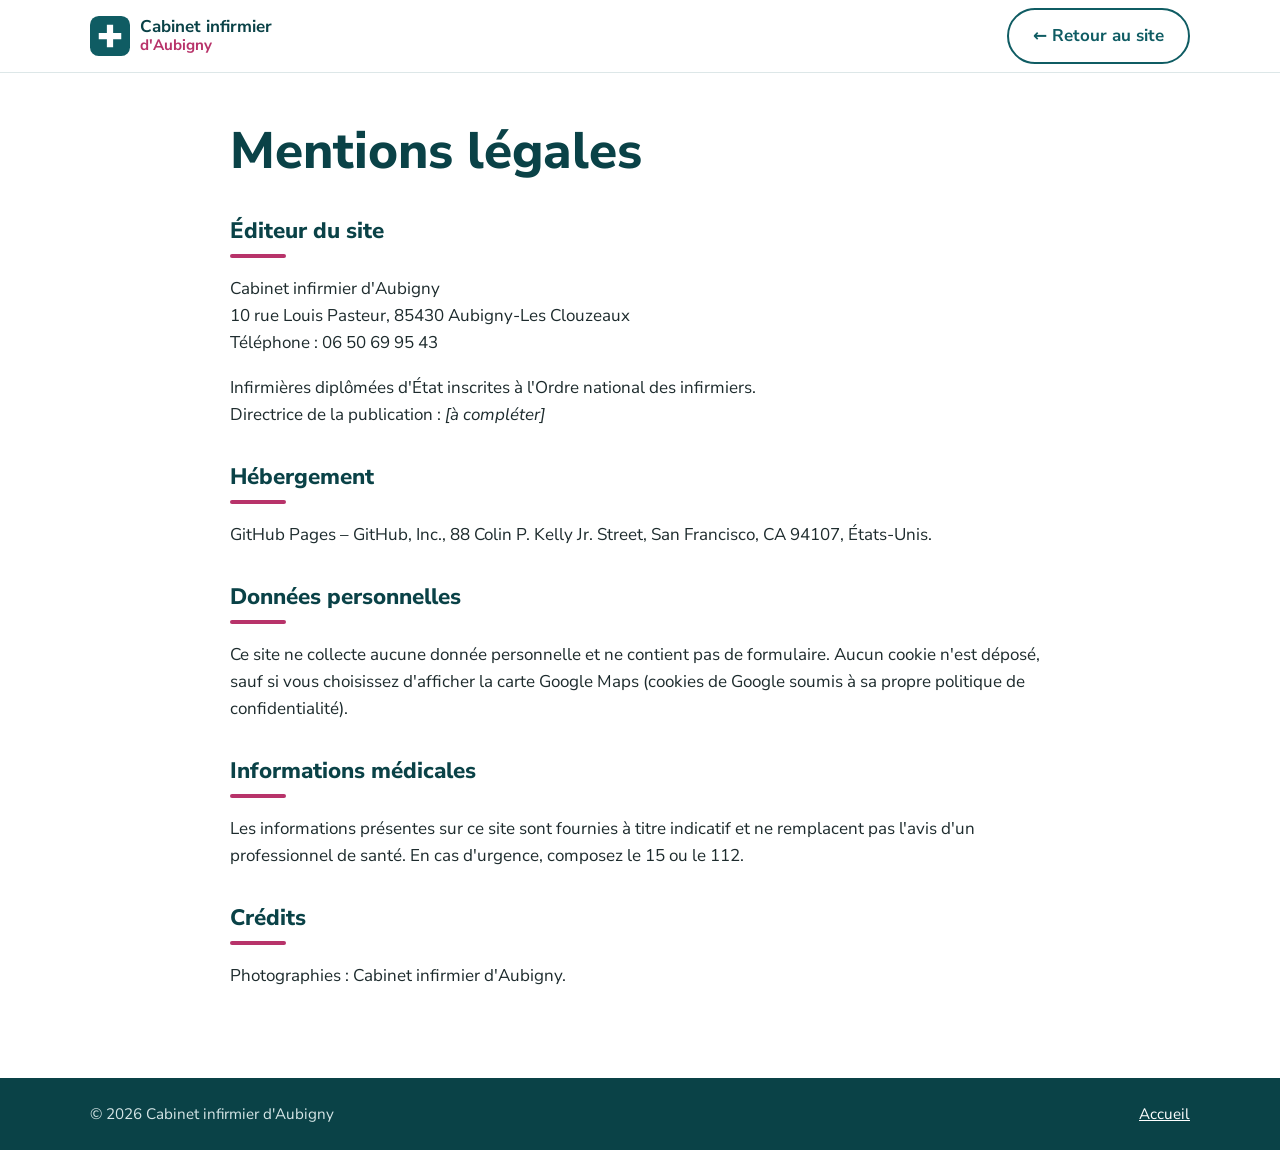
==== mentions-legales.html @ 4b5eb4a6 "Site du cabinet infirmier d'Aubigny Co-Authored-By: Claude Opus 5.5 <noreply@anthropic.com> Claude-S" ====
<!doctype html>
<html lang="fr">
<head>
  <meta charset="utf-8">
  <meta name="viewport" content="width=device-width, initial-scale=1">
  <title>Mentions légales – Cabinet infirmier d'Aubigny</title>
  <meta name="robots" content="noindex">
  <link rel="icon" href="images/favicon.svg" type="image/svg+xml">
  <link href="https://fonts.googleapis.com/css2?family=Nunito+Sans:wght@400;600;700;800&display=swap" rel="stylesheet">
  <link rel="stylesheet" href="styles.css">
</head>
<body>
  <header class="site-header">
    <div class="container header-inner">
      <a class="brand" href="index.html">
        <img src="images/favicon.svg" alt="" width="40" height="40">
        <span><strong>Cabinet infirmier</strong><small>d'Aubigny</small></span>
      </a>
      <a class="btn btn-ghost" href="index.html">← Retour au site</a>
    </div>
  </header>

  <main class="container legal">
    <h1>Mentions légales</h1>

    <h2>Éditeur du site</h2>
    <p>Cabinet infirmier d'Aubigny<br>
    10 rue Louis Pasteur, 85430 Aubigny-Les Clouzeaux<br>
    Téléphone : 06 50 69 95 43</p>
    <p>Infirmières diplômées d'État inscrites à l'Ordre national des infirmiers.<br>
    <!-- À COMPLÉTER : n° RPPS / ADELI de chaque infirmière -->
    Directrice de la publication : <em>[à compléter]</em></p>

    <h2>Hébergement</h2>
    <p>GitHub Pages – GitHub, Inc., 88 Colin P. Kelly Jr. Street, San Francisco, CA 94107, États-Unis.</p>

    <h2>Données personnelles</h2>
    <p>Ce site ne collecte aucune donnée personnelle et ne contient pas de formulaire. Aucun cookie n'est déposé, sauf si vous choisissez d'afficher la carte Google Maps (cookies de Google soumis à sa propre politique de confidentialité).</p>

    <h2>Informations médicales</h2>
    <p>Les informations présentes sur ce site sont fournies à titre indicatif et ne remplacent pas l'avis d'un professionnel de santé. En cas d'urgence, composez le 15 ou le 112.</p>

    <h2>Crédits</h2>
    <p>Photographies : Cabinet infirmier d'Aubigny.</p>
  </main>

  <footer class="site-footer">
    <div class="container footer-inner">
      <p>© 2026 Cabinet infirmier d'Aubigny</p>
      <p><a href="index.html">Accueil</a></p>
    </div>
  </footer>
</body>
</html>
---- styles.css ----
:root {
  --primary: #0f5c63;
  --primary-dark: #0a4247;
  --accent: #b8336a;
  --accent-soft: #fbe9f0;
  --bg: #ffffff;
  --bg-alt: #f3f8f8;
  --text: #1d2b2d;
  --muted: #5b6b6d;
  --border: #dde7e8;
  --radius: 16px;
  --shadow: 0 6px 24px rgba(15, 92, 99, .10);
  --header-h: 72px;
}

* { box-sizing: border-box; }
html { scroll-behavior: smooth; scroll-padding-top: var(--header-h); }
body {
  margin: 0;
  font-family: "Nunito Sans", system-ui, -apple-system, "Segoe UI", sans-serif;
  font-size: 17px;
  line-height: 1.6;
  color: var(--text);
  background: var(--bg);
}
img { max-width: 100%; height: auto; display: block; }
a { color: var(--primary); }
h1, h2, h3 { line-height: 1.2; margin: 0 0 .6em; }
h1 { font-size: clamp(2rem, 5vw, 3.2rem); font-weight: 800; color: var(--primary-dark); }
h2 { font-size: clamp(1.6rem, 3.5vw, 2.3rem); font-weight: 800; color: var(--primary-dark); }
h2::after { content: ""; display: block; width: 56px; height: 4px; background: var(--accent); border-radius: 2px; margin-top: .4em; }
h3 { font-size: 1.2rem; font-weight: 700; }
.container { width: 100%; max-width: 1140px; margin: 0 auto; padding: 0 20px; }
.muted { color: var(--muted); }
.mt { margin-top: 1.4em; }

.skip { position: absolute; left: -9999px; }
.skip:focus { left: 16px; top: 16px; z-index: 100; background: #fff; padding: 8px 12px; }

/* Buttons */
.btn {
  display: inline-block; padding: .75em 1.4em; border-radius: 999px;
  font-weight: 700; text-decoration: none; transition: transform .15s, background .15s;
  border: 2px solid transparent;
}
.btn:hover { transform: translateY(-1px); }
.btn-primary { background: var(--accent); color: #fff; }
.btn-primary:hover { background: #9e2a5a; }
.btn-ghost { border-color: var(--primary); color: var(--primary); }
.btn-ghost:hover { background: var(--primary); color: #fff; }
.btn-light { background: #fff; color: var(--primary-dark); }
.btn-call { background: var(--primary); color: #fff; padding: .55em 1.1em; }

/* Header */
.site-header {
  position: sticky; top: 0; z-index: 50; background: rgba(255,255,255,.96);
  backdrop-filter: blur(6px); border-bottom: 1px solid var(--border);
}
.header-inner { display: flex; align-items: center; justify-content: space-between; height: var(--header-h); }
.brand { display: flex; align-items: center; gap: 10px; text-decoration: none; color: var(--primary-dark); }
.brand span { display: flex; flex-direction: column; line-height: 1.1; }
.brand small { color: var(--accent); font-weight: 700; font-size: .95rem; }
.nav { display: flex; align-items: center; gap: 22px; }
.nav a:not(.btn) { text-decoration: none; color: var(--text); font-weight: 600; }
.nav a:not(.btn):hover { color: var(--accent); }
.nav-toggle { display: none; background: none; border: 0; padding: 8px; cursor: pointer; }
.nav-toggle span { display: block; width: 24px; height: 2px; background: var(--primary-dark); margin: 5px 0; transition: .2s; }

/* Hero */
.hero { background: linear-gradient(135deg, var(--bg-alt) 0%, #fff 60%); padding: 56px 0 72px; }
.hero-inner { display: grid; grid-template-columns: 1fr 1.1fr; gap: 48px; align-items: center; }
.eyebrow { text-transform: uppercase; letter-spacing: .12em; font-size: .8rem; font-weight: 700; color: var(--accent); margin: 0 0 .6em; }
.lead { font-size: 1.2rem; color: var(--muted); }
.hero-actions { display: flex; flex-wrap: wrap; gap: 12px; margin: 24px 0; }
.hero-facts { list-style: none; padding: 0; margin: 0; display: grid; gap: 6px; color: var(--muted); }
.hero-facts li::before { content: "✓ "; color: var(--primary); font-weight: 800; }
.hero-photo { margin: 0; }
.hero-photo img { border-radius: 24px; box-shadow: var(--shadow); aspect-ratio: 4 / 3; object-fit: cover; }

/* Sections */
.section { padding: 72px 0; }
.section-alt { background: var(--bg-alt); }
.section-accent { background: var(--primary); color: #fff; }
.section-accent h2 { color: #fff; }
.intro { max-width: 680px; color: var(--muted); margin-bottom: 32px; }
.grid-2 { display: grid; grid-template-columns: repeat(2, 1fr); gap: 32px; }
.grid-4 { display: grid; grid-template-columns: repeat(4, minmax(0, 1fr)); gap: 24px; }

.card { background: #fff; border: 1px solid var(--border); border-radius: var(--radius); padding: 28px; box-shadow: var(--shadow); }
.card-highlight { border-top: 6px solid var(--accent); }
.card h3 { color: var(--primary-dark); }
.big { font-size: 1.25rem; }
.hours { font-size: 1.15rem; }
.hours strong { font-size: 2rem; color: var(--accent); }

.bring { margin-top: 32px; background: var(--accent-soft); border-radius: var(--radius); padding: 24px 28px; }
.bring h3 { color: var(--accent); }
.bring-list { list-style: none; padding: 0; margin: 0; display: flex; flex-wrap: wrap; gap: 12px 32px; font-weight: 600; }

.service .icon { font-size: 2rem; margin-bottom: 8px; }
.service ul { padding-left: 1.1em; margin: 0; color: var(--muted); }

.gallery { display: grid; grid-template-columns: 1fr 1fr; gap: 24px; margin-top: 40px; }
.gallery figure { margin: 0; }
.gallery img { border-radius: var(--radius); aspect-ratio: 16 / 10; object-fit: cover; }
.gallery figcaption { color: var(--muted); font-size: .95rem; margin-top: 8px; }

/* Team */
.member { text-align: center; }
.avatar {
  width: 140px; height: 140px; border-radius: 50%; margin: 0 auto 16px;
  display: grid; place-items: center; font-size: 2.2rem; font-weight: 800;
  color: var(--primary); background: var(--bg-alt); border: 4px solid var(--accent-soft);
  overflow: hidden;
}
.avatar img { width: 100%; height: 100%; object-fit: cover; }
.member h3 { margin-bottom: .2em; }
.member p { margin: 0; color: var(--muted); }

/* Vaccination */
.vax { align-items: center; }
.lead-sm { font-size: 1.25rem; }
.checks { list-style: none; padding: 0; }
.checks li { padding-left: 1.6em; position: relative; margin: 6px 0; }
.checks li::before { content: "✓"; position: absolute; left: 0; font-weight: 800; color: #ffd1e3; }
.vax-photo { margin: 0; }
.vax-photo img { border-radius: 24px; aspect-ratio: 4 / 3; object-fit: cover; }

/* FAQ */
.faq { display: grid; gap: 12px; max-width: 820px; }
.faq details { border: 1px solid var(--border); border-radius: 12px; padding: 0 20px; background: #fff; }
.faq summary { cursor: pointer; padding: 18px 0; font-weight: 700; list-style: none; position: relative; padding-right: 32px; }
.faq summary::-webkit-details-marker { display: none; }
.faq summary::after { content: "+"; position: absolute; right: 0; top: 14px; font-size: 1.5rem; color: var(--accent); }
.faq details[open] summary::after { content: "–"; }
.faq details p { margin: 0 0 18px; color: var(--muted); }

/* Contact */
address { font-style: normal; font-size: 1.1rem; margin-bottom: 12px; }
.phone a { font-size: 1.8rem; font-weight: 800; text-decoration: none; color: var(--accent); }
.map { border-radius: var(--radius); overflow: hidden; min-height: 340px; background: #e5eeef; box-shadow: var(--shadow); }
.map iframe { width: 100%; height: 100%; min-height: 340px; border: 0; display: block; }
.map-load {
  width: 100%; height: 100%; min-height: 340px; border: 0; cursor: pointer;
  background: url("images/facade.jpg") center / cover; color: #fff;
  display: flex; flex-direction: column; align-items: center; justify-content: center; gap: 8px;
  font: 700 1.1rem "Nunito Sans", sans-serif; position: relative;
}
.map-load::before { content: ""; position: absolute; inset: 0; background: rgba(10, 66, 71, .65); }
.map-load span, .map-load strong, .map-load small { position: relative; }
.map-load { isolation: isolate; }
.map-load small { font-weight: 400; font-size: .85rem; opacity: .85; }

/* Footer */
.site-footer { background: var(--primary-dark); color: #d6e6e7; padding: 24px 0; font-size: .95rem; }
.site-footer a { color: #fff; }
.footer-inner { display: flex; justify-content: space-between; flex-wrap: wrap; gap: 8px; }
.footer-inner p { margin: 0; }

/* Legal page */
.legal { padding: 48px 0 72px; max-width: 820px; }
.legal h2 { font-size: 1.4rem; margin-top: 1.6em; }

/* Responsive */
@media (max-width: 960px) {
  .grid-4 { grid-template-columns: repeat(2, 1fr); }
  .hero-inner { grid-template-columns: 1fr; gap: 32px; }
  .nav-toggle { display: block; }
  .nav {
    position: absolute; top: var(--header-h); left: 0; right: 0; background: #fff;
    flex-direction: column; align-items: stretch; gap: 0; padding: 8px 20px 20px;
    border-bottom: 1px solid var(--border); display: none;
  }
  .nav.open { display: flex; }
  .nav a:not(.btn) { padding: 12px 0; border-bottom: 1px solid var(--border); }
  .nav .btn-call { margin-top: 14px; text-align: center; }
  .nav-toggle[aria-expanded="true"] span:nth-child(1) { transform: translateY(7px) rotate(45deg); }
  .nav-toggle[aria-expanded="true"] span:nth-child(2) { opacity: 0; }
  .nav-toggle[aria-expanded="true"] span:nth-child(3) { transform: translateY(-7px) rotate(-45deg); }
}
@media (max-width: 640px) {
  body { font-size: 16px; }
  .container { padding: 0 16px; }
  .grid-2, .gallery { grid-template-columns: 1fr; }
  .grid-4 { grid-template-columns: 1fr; gap: 16px; }
  .grid-4.team { grid-template-columns: 1fr 1fr; }
  .section { padding: 56px 0; }
  .card { padding: 22px; }
  .avatar { width: 110px; height: 110px; font-size: 1.8rem; }
  .vax-photo { order: -1; }
}
@media (prefers-reduced-motion: reduce) {
  html { scroll-behavior: auto; }
  .btn { transition: none; }
}
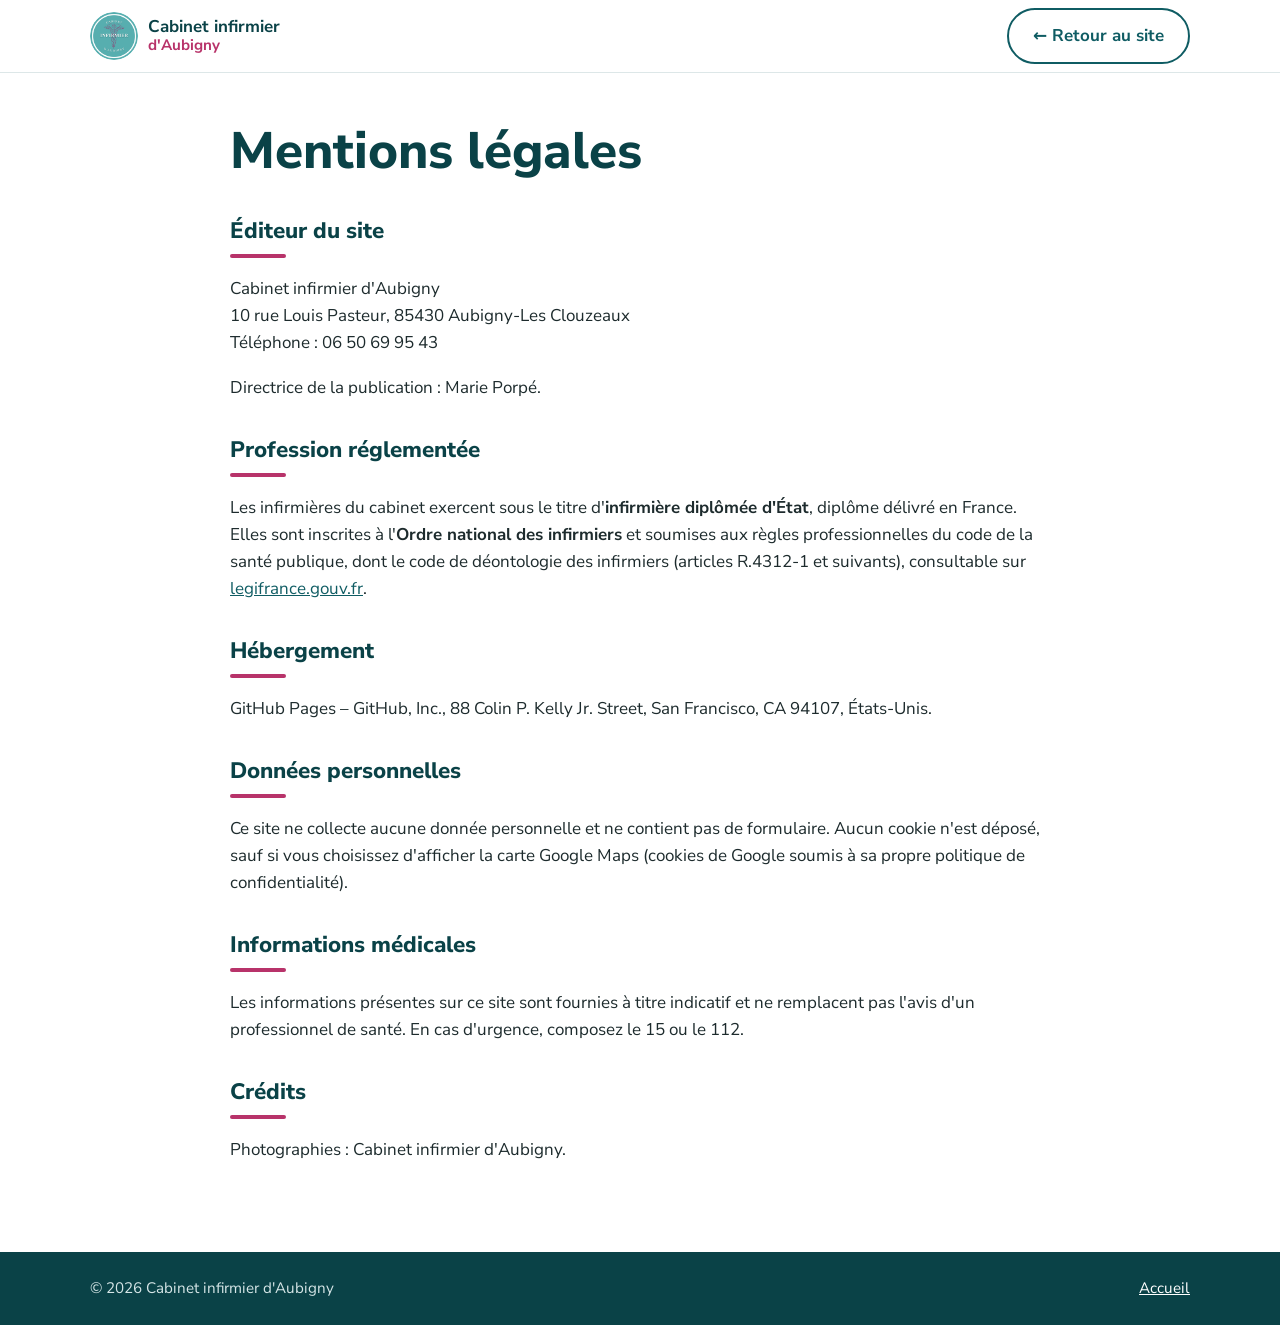
==== commit 0ead7c1d: "Retours du cabinet : logo, affiche vaccination, photos de Marie et Aude, prises de sang - Logo en en" ====
--- a/mentions-legales.html
+++ b/mentions-legales.html
@@ -5,7 +5,11 @@
   <meta name="viewport" content="width=device-width, initial-scale=1">
   <title>Mentions légales – Cabinet infirmier d'Aubigny</title>
   <meta name="robots" content="noindex">
-  <link rel="icon" href="images/favicon.svg" type="image/svg+xml">
+  <link rel="icon" href="favicon.ico" sizes="48x48">
+  <link rel="icon" href="images/icon-192.png" type="image/png" sizes="192x192">
+  <link rel="apple-touch-icon" href="images/apple-touch-icon.png">
+  <link rel="manifest" href="site.webmanifest">
+  <meta name="theme-color" content="#0f5c63">
   <link href="https://fonts.googleapis.com/css2?family=Nunito+Sans:wght@400;600;700;800&display=swap" rel="stylesheet">
   <link rel="stylesheet" href="styles.css">
 </head>
@@ -13,7 +17,7 @@
   <header class="site-header">
     <div class="container header-inner">
       <a class="brand" href="index.html">
-        <img src="images/favicon.svg" alt="" width="40" height="40">
+        <img src="images/logo-160.png" alt="" width="48" height="48">
         <span><strong>Cabinet infirmier</strong><small>d'Aubigny</small></span>
       </a>
       <a class="btn btn-ghost" href="index.html">← Retour au site</a>
@@ -27,9 +31,10 @@
     <p>Cabinet infirmier d'Aubigny<br>
     10 rue Louis Pasteur, 85430 Aubigny-Les Clouzeaux<br>
     Téléphone : 06 50 69 95 43</p>
-    <p>Infirmières diplômées d'État inscrites à l'Ordre national des infirmiers.<br>
-    <!-- À COMPLÉTER : n° RPPS / ADELI de chaque infirmière -->
-    Directrice de la publication : <em>[à compléter]</em></p>
+    <p>Directrice de la publication : Marie Porpé.</p>
+
+    <h2>Profession réglementée</h2>
+    <p>Les infirmières du cabinet exercent sous le titre d'<strong>infirmière diplômée d'État</strong>, diplôme délivré en France. Elles sont inscrites à l'<strong>Ordre national des infirmiers</strong> et soumises aux règles professionnelles du code de la santé publique, dont le code de déontologie des infirmiers (articles R.4312-1 et suivants), consultable sur <a href="https://www.legifrance.gouv.fr" target="_blank" rel="noopener">legifrance.gouv.fr</a>.</p>
 
     <h2>Hébergement</h2>
     <p>GitHub Pages – GitHub, Inc., 88 Colin P. Kelly Jr. Street, San Francisco, CA 94107, États-Unis.</p>
--- a/styles.css
+++ b/styles.css
@@ -193,3 +193,34 @@
   html { scroll-behavior: auto; }
   .btn { transition: none; }
 }
+
+/* Vaccins par âge */
+.grid-3 { display: grid; grid-template-columns: repeat(3, minmax(0, 1fr)); gap: 24px; }
+.vaccine { transition: transform .2s, box-shadow .2s; }
+.vaccine:hover { transform: translateY(-4px); box-shadow: 0 12px 28px rgba(15, 92, 99, .16); }
+.vaccine .icon { font-size: 2rem; margin-bottom: 8px; }
+.vaccine p { margin: 0; color: var(--muted); }
+.source { margin-top: 28px; color: var(--muted); font-size: .95rem; }
+@media (max-width: 960px) { .grid-3 { grid-template-columns: repeat(2, minmax(0, 1fr)); } }
+@media (max-width: 640px) { .grid-3 { grid-template-columns: 1fr; } }
+@media (prefers-reduced-motion: reduce) { .vaccine { transition: none; } .vaccine:hover { transform: none; } }
+
+/* Bouton Appeler flottant (mobile et tablette ; sur ordinateur le numéro est dans l'en-tête) */
+.call-fab { display: none; }
+@media (max-width: 960px) {
+  .call-fab {
+    position: fixed; right: 16px; bottom: calc(16px + env(safe-area-inset-bottom)); z-index: 60;
+    display: inline-flex; align-items: center; gap: 8px;
+    padding: 14px 20px; border-radius: 999px;
+    background: var(--accent); color: #fff; font-weight: 800; text-decoration: none;
+    box-shadow: 0 8px 24px rgba(184, 51, 106, .40);
+  }
+  .call-fab:active { transform: scale(.96); }
+  .site-footer { padding-bottom: 88px; }
+}
+
+/* Logo */
+.brand img { border-radius: 50%; }
+.hero-logo { width: 140px; height: 140px; margin: 0 0 16px; filter: drop-shadow(0 6px 16px rgba(15, 92, 99, .18)); }
+@media (max-width: 640px) { .hero-logo { width: 104px; height: 104px; } }
+.vax-photo img { aspect-ratio: 1 / 1; }
